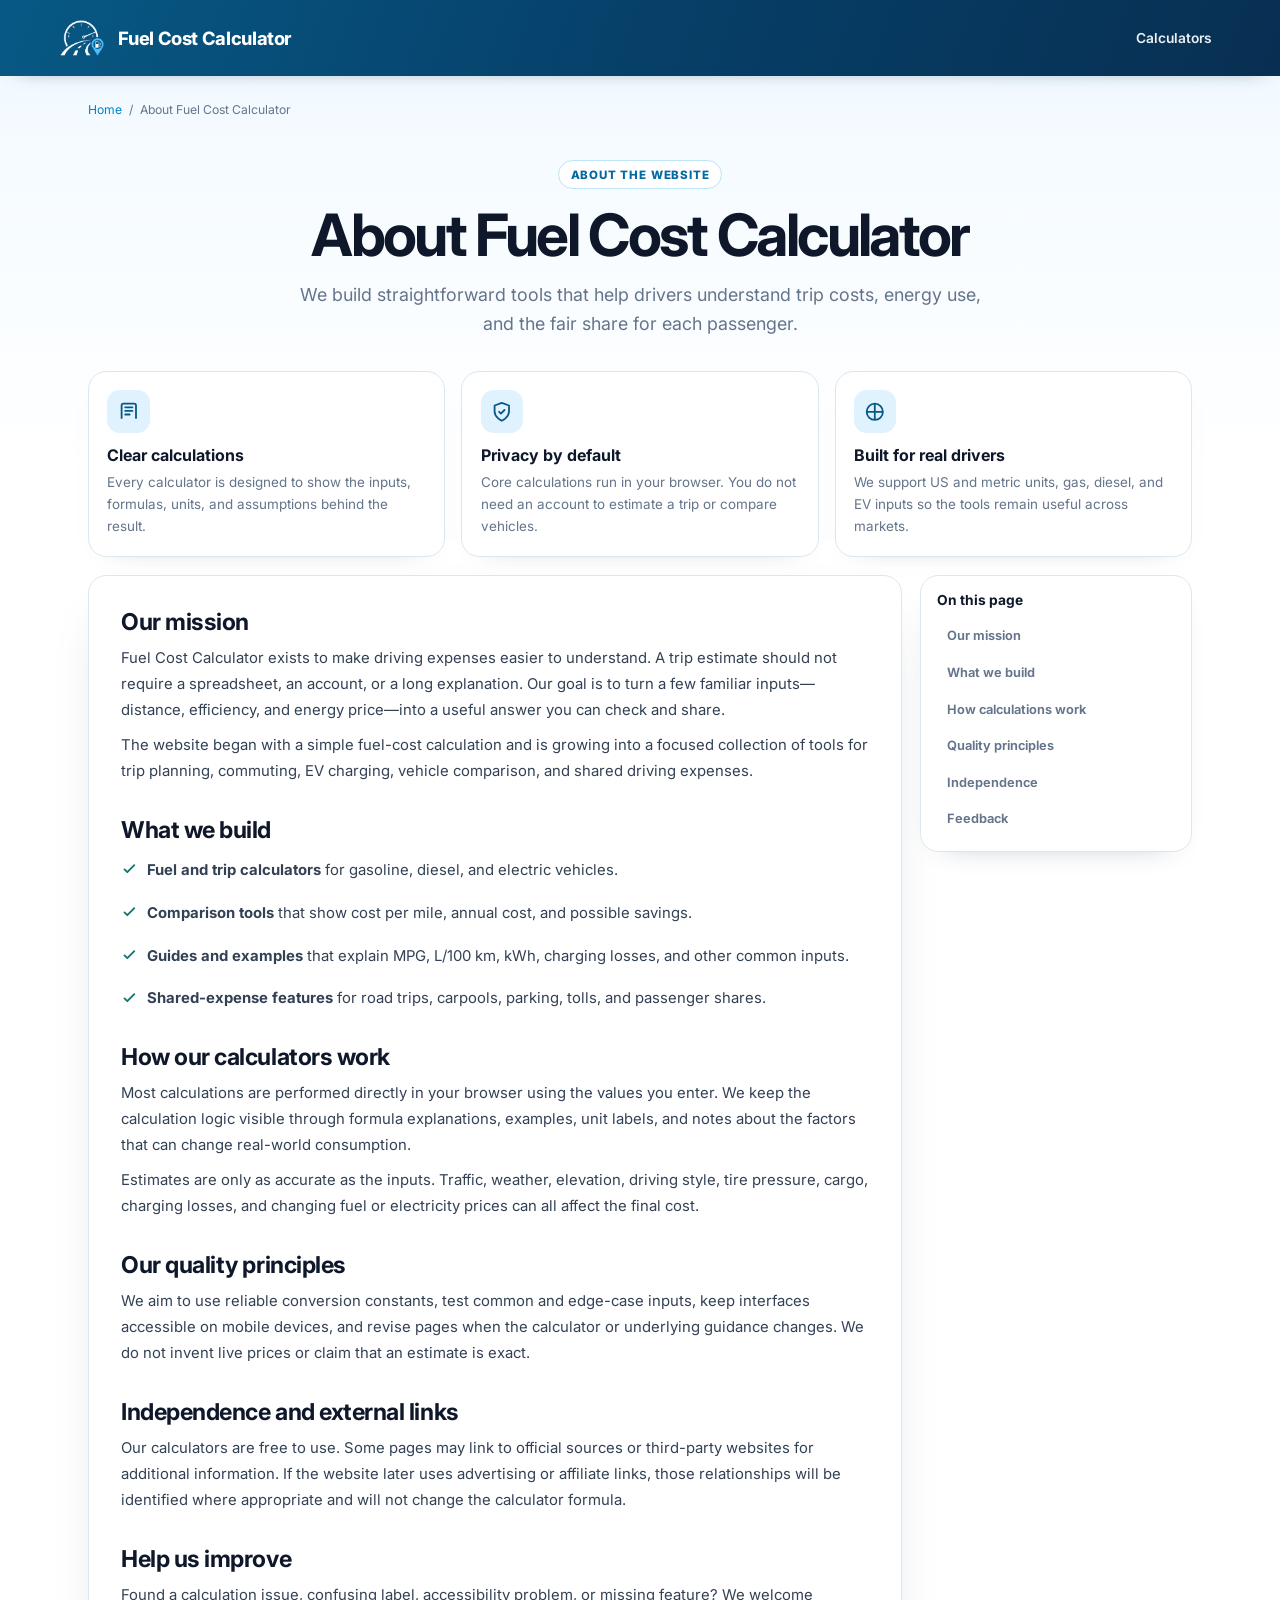
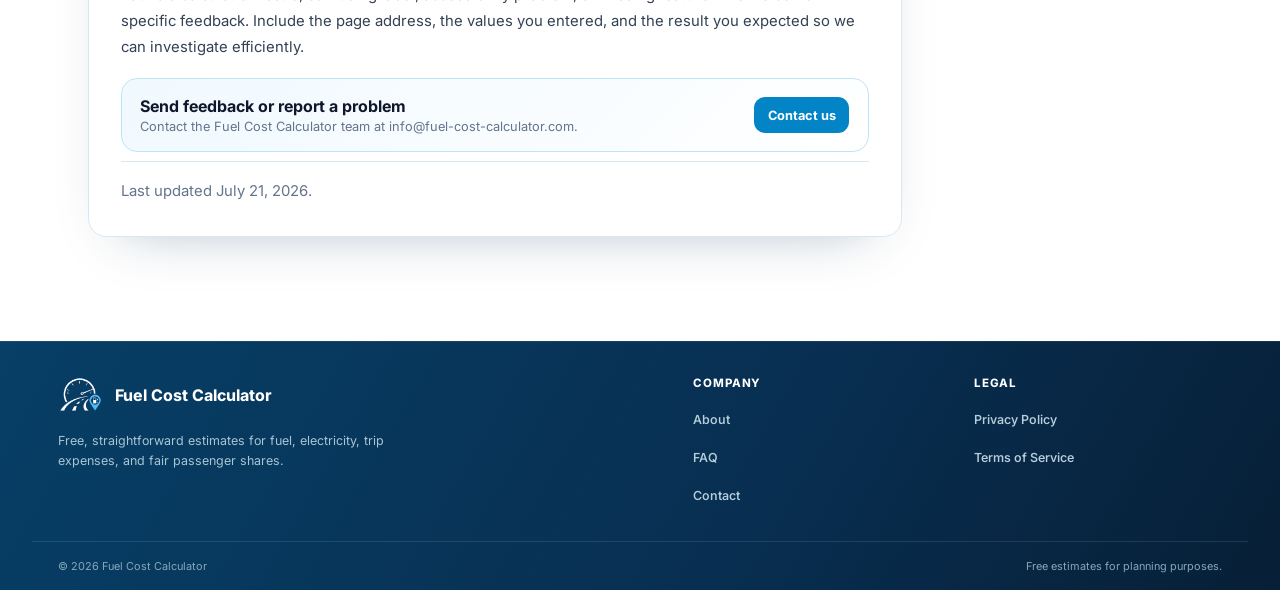
==== about.html @ d4af7c72 "Add files via upload" ====
<!DOCTYPE html>
<html lang="en">
<head>
  <meta charset="UTF-8">
  <meta name="viewport" content="width=device-width, initial-scale=1.0">
  <meta name="robots" content="index, follow, max-image-preview:large">
  <meta name="theme-color" content="#0ea5e9">
  <link rel="icon" href="/favicon.ico" sizes="any">
  <link rel="icon" href="/favicon.png" type="image/png" sizes="512x512">
  <link rel="apple-touch-icon" href="/apple-touch-icon.png" sizes="180x180">
  <title>About Fuel Cost Calculator</title>
  <meta name="description" content="Learn how Fuel Cost Calculator creates clear, free tools for gas, diesel, EV, commute, and shared trip cost estimates.">
  <link rel="canonical" href="https://fuel-cost-calculator.com/about.html">
  <meta property="og:type" content="website">
  <meta property="og:site_name" content="Fuel Cost Calculator">
  <meta property="og:title" content="About Fuel Cost Calculator">
  <meta property="og:description" content="Learn how Fuel Cost Calculator creates clear, free tools for gas, diesel, EV, commute, and shared trip cost estimates.">
  <meta property="og:url" content="https://fuel-cost-calculator.com/about.html">
  <meta name="twitter:card" content="summary">
  <meta name="twitter:title" content="About Fuel Cost Calculator">
  <meta name="twitter:description" content="Learn how Fuel Cost Calculator creates clear, free tools for gas, diesel, EV, commute, and shared trip cost estimates.">
  <link rel="preconnect" href="https://fonts.googleapis.com">
  <link rel="preconnect" href="https://fonts.gstatic.com" crossorigin>
  <link href="https://fonts.googleapis.com/css2?family=Inter:wght@400;500;600;700;800&display=swap" rel="stylesheet">
  <link rel="stylesheet" href="/assets/site.v1.14.min.css?v=1.21">
  <link rel="stylesheet" href="/assets/shared-layout.css?v=1.3">
  <script src="/assets/shared-layout.js?v=1.3" defer></script>
  <script type="application/ld+json">
{
  "@context": "https://schema.org",
  "@graph": [
    {
      "@type": "AboutPage",
      "@id": "https://fuel-cost-calculator.com/about.html#webpage",
      "url": "https://fuel-cost-calculator.com/about.html",
      "name": "About Fuel Cost Calculator",
      "description": "Learn how Fuel Cost Calculator creates clear, free tools for gas, diesel, EV, commute, and shared trip cost estimates.",
      "inLanguage": "en-US",
      "dateModified": "2026-07-21",
      "isPartOf": {
        "@id": "https://fuel-cost-calculator.com/#website"
      },
      "breadcrumb": {
        "@id": "https://fuel-cost-calculator.com/about.html#breadcrumb"
      }
    },
    {
      "@type": "BreadcrumbList",
      "@id": "https://fuel-cost-calculator.com/about.html#breadcrumb",
      "itemListElement": [
        {
          "@type": "ListItem",
          "position": 1,
          "name": "Home",
          "item": "https://fuel-cost-calculator.com/"
        },
        {
          "@type": "ListItem",
          "position": 2,
          "name": "About Fuel Cost Calculator",
          "item": "https://fuel-cost-calculator.com/about.html"
        }
      ]
    }
  ]
}
  </script>
  <style>
:root{
  --navy:#082f52;--navy-2:#075985;--blue:#0ea5e9;--blue-2:#0284c7;
  --sky:#f0f9ff;--sky-2:#e0f2fe;--ink:#0f172a;--text:#334155;
  --muted:#64748b;--line:#dbe7ee;--soft:#f8fafc;--white:#fff;
  --green:#0f766e;--orange:#ea580c;--radius:.95rem;--shadow:0 22px 55px -34px rgba(8,47,82,.38);
}
*{box-sizing:border-box}
html{scroll-behavior:smooth;-webkit-text-size-adjust:100%}
body{
  margin:0;min-height:100vh;font-family:'Inter',ui-sans-serif,system-ui,-apple-system,BlinkMacSystemFont,"Segoe UI",sans-serif;
  color:var(--text);background:
  radial-gradient(54rem 28rem at 90% -8%,rgba(14,165,233,.15),transparent 62%),
  linear-gradient(180deg,var(--sky) 0,#fff 29rem);
  -webkit-font-smoothing:antialiased;
}
a{color:var(--blue-2)}
a:hover{color:var(--navy-2)}
button,input,select,textarea{font:inherit}
.container{width:min(100%,72rem);margin:auto;padding:1.25rem clamp(1rem,4vw,1.5rem) 4rem}
.breadcrumbs{display:flex;gap:.45rem;flex-wrap:wrap;margin:.4rem 0 1.15rem;color:var(--muted);font-size:.76rem}
.breadcrumbs a{text-decoration:none}
.hero{max-width:48rem;margin:0 auto 2rem;text-align:center;padding-top:clamp(.5rem,3vw,1.5rem)}
.eyebrow{display:inline-flex;align-items:center;gap:.42rem;margin-bottom:1rem;padding:.42rem .75rem;border:1px solid #bde5f8;border-radius:999px;background:#fff;color:#0369a1;font-size:.72rem;font-weight:800;letter-spacing:.07em;text-transform:uppercase}
.hero h1{margin:0;color:var(--ink);font-size:clamp(2.2rem,6vw,3.65rem);line-height:1.03;letter-spacing:-.045em}
.hero p{max-width:43rem;margin:.9rem auto 0;color:var(--muted);font-size:clamp(1rem,2vw,1.12rem);line-height:1.65}
.page-shell{display:grid;grid-template-columns:minmax(0,1fr) 17rem;gap:1.15rem;align-items:start}
.content-card,.side-card,.feature-card,.contact-card,.notice{
  border:1px solid var(--line);border-radius:1.15rem;background:#fff;box-shadow:var(--shadow)
}
.content-card{padding:clamp(1.25rem,3vw,2rem)}
.content-card h2{margin:2rem 0 .55rem;color:var(--ink);font-size:clamp(1.2rem,2vw,1.45rem);letter-spacing:-.02em}
.content-card h2:first-child{margin-top:0}
.content-card h3{margin:1.35rem 0 .4rem;color:var(--ink);font-size:1rem}
.content-card p,.content-card li{font-size:.93rem;line-height:1.75}
.content-card p{margin:.55rem 0 0}
.content-card ul,.content-card ol{padding-left:1.25rem}
.content-card li+li{margin-top:.4rem}
.side-card{position:sticky;top:1rem;padding:1rem;box-shadow:0 12px 30px -25px rgba(8,47,82,.45)}
.side-card strong{display:block;color:var(--ink);font-size:.86rem}
.side-nav{display:grid;gap:.25rem;margin-top:.7rem}
.side-nav a{padding:.55rem .65rem;border-radius:.65rem;color:var(--muted);font-size:.8rem;font-weight:650;text-decoration:none}
.side-nav a:hover{background:var(--sky);color:var(--navy-2)}
.notice{margin:1rem 0;padding:1rem 1.1rem;background:linear-gradient(135deg,#f0f9ff,#fff);box-shadow:none}
.notice strong{color:var(--ink)}
.grid-2,.grid-3{display:grid;gap:1rem}
.grid-2{grid-template-columns:repeat(2,minmax(0,1fr))}
.grid-3{grid-template-columns:repeat(3,minmax(0,1fr))}
.feature-card{padding:1.15rem;box-shadow:0 10px 25px -26px rgba(8,47,82,.6)}
.feature-card svg,.icon-circle svg{width:1.35rem;height:1.35rem;fill:none;stroke:currentColor;stroke-width:2;stroke-linecap:round;stroke-linejoin:round}
.icon-circle{display:grid;place-items:center;width:2.65rem;height:2.65rem;margin-bottom:.75rem;border-radius:.8rem;background:var(--sky-2);color:var(--navy-2)}
.feature-card h2,.feature-card h3{margin:0;color:var(--ink);font-size:1rem}
.feature-card p{margin:.4rem 0 0;color:var(--muted);font-size:.84rem;line-height:1.65}
.cta{
  display:flex;align-items:center;justify-content:space-between;gap:1rem;margin-top:1.15rem;padding:1.05rem 1.15rem;
  border:1px solid #bde5f8;border-radius:1rem;background:linear-gradient(135deg,var(--sky),#fff);text-decoration:none
}
.cta strong{display:block;color:var(--ink)}
.cta span span{display:block;margin-top:.2rem;color:var(--muted);font-size:.8rem}
.cta b{flex:0 0 auto;padding:.65rem .85rem;border-radius:.7rem;background:var(--blue-2);color:#fff;font-size:.8rem}
.meta-row{display:flex;justify-content:center;gap:.5rem;flex-wrap:wrap;margin-top:1rem}
.meta-pill{padding:.35rem .65rem;border:1px solid var(--line);border-radius:999px;background:#fff;color:var(--muted);font-size:.72rem;font-weight:650}
.table-wrap{overflow-x:auto;margin-top:.85rem}
table{width:100%;border-collapse:collapse;font-size:.84rem}
th,td{padding:.75rem;border-bottom:1px solid var(--line);text-align:left;vertical-align:top}
th{background:var(--soft);color:var(--ink)}
details{border-bottom:1px solid var(--line)}
summary{position:relative;padding:1rem 2rem 1rem 0;color:var(--ink);font-size:.92rem;font-weight:750;line-height:1.45;cursor:pointer;list-style:none}
summary::-webkit-details-marker{display:none}
summary:after{content:'+';position:absolute;right:.25rem;top:.85rem;color:var(--blue-2);font-size:1.35rem}
details[open] summary:after{content:'−'}
details p{margin:-.2rem 0 1rem;color:var(--muted);font-size:.88rem;line-height:1.7}
.search-box{position:relative;margin-bottom:1rem}
.search-box input{width:100%;min-height:3.1rem;padding:.7rem .9rem .7rem 2.75rem;border:1px solid var(--line);border-radius:.8rem;background:#fff;color:var(--ink);outline:none}
.search-box input:focus{border-color:var(--blue);box-shadow:0 0 0 4px rgba(14,165,233,.13)}
.search-box svg{position:absolute;left:.9rem;top:50%;transform:translateY(-50%);width:1.1rem;height:1.1rem;fill:none;stroke:var(--muted);stroke-width:2}
.faq-group{margin-top:1rem}
.faq-group h2{margin:1.5rem 0 .35rem}
.contact-layout{display:grid;grid-template-columns:.8fr 1.2fr;gap:1rem}
.contact-card{padding:1.25rem}
.contact-card h2{margin:0;color:var(--ink);font-size:1.15rem}
.contact-card p{color:var(--muted);font-size:.88rem;line-height:1.65}
.contact-list{display:grid;gap:.7rem;margin-top:1rem}
.contact-link{display:flex;gap:.75rem;align-items:center;padding:.8rem;border:1px solid var(--line);border-radius:.8rem;text-decoration:none}
.contact-link:hover{background:var(--sky)}
.contact-link strong{display:block;color:var(--ink);font-size:.85rem}
.contact-link span{display:block;margin-top:.12rem;color:var(--muted);font-size:.75rem}
.form-grid{display:grid;grid-template-columns:repeat(2,minmax(0,1fr));gap:.85rem}
.field{display:grid;gap:.35rem}
.field.full{grid-column:1/-1}
.field label{color:var(--ink);font-size:.78rem;font-weight:700}
.field input,.field select,.field textarea{width:100%;border:1px solid var(--line);border-radius:.75rem;background:#fff;padding:.75rem .8rem;outline:none}
.field textarea{min-height:10rem;resize:vertical}
.field input:focus,.field select:focus,.field textarea:focus{border-color:var(--blue);box-shadow:0 0 0 4px rgba(14,165,233,.13)}
.primary-btn{display:inline-flex;align-items:center;justify-content:center;gap:.5rem;min-height:3rem;margin-top:.9rem;padding:.7rem 1rem;border:0;border-radius:.75rem;background:linear-gradient(135deg,var(--blue-2),var(--navy-2));color:#fff;font-weight:750;cursor:pointer}
.primary-btn:hover{filter:brightness(.96)}
.small-note{margin-top:.65rem;color:var(--muted);font-size:.73rem;line-height:1.55}
.updated{margin-top:1.5rem;padding-top:1rem;border-top:1px solid var(--line);color:var(--muted);font-size:.76rem}
.checklist{display:grid;gap:.65rem;margin-top:.8rem;padding:0!important;list-style:none}
.checklist li{display:flex;gap:.6rem}
.checklist svg{flex:0 0 auto;width:1.05rem;height:1.05rem;margin-top:.28rem;fill:none;stroke:var(--green);stroke-width:2.6;stroke-linecap:round;stroke-linejoin:round}
.no-results{display:none;padding:1rem;border:1px dashed var(--line);border-radius:.8rem;color:var(--muted);text-align:center}
@media(max-width:860px){.page-shell,.contact-layout{grid-template-columns:1fr}.side-card{position:static}.grid-3{grid-template-columns:1fr 1fr}}
@media(max-width:620px){.container{padding-inline:.8rem}.grid-2,.grid-3,.form-grid{grid-template-columns:1fr}.field.full{grid-column:auto}.content-card,.contact-card{padding:1.05rem}.cta{align-items:flex-start;flex-direction:column}.cta b{width:100%;text-align:center}}
@media(prefers-reduced-motion:reduce){*{scroll-behavior:auto!important;transition:none!important}}
</style>
  
</head>
<body>
  <div data-shared-header></div>
  <div class="container">
    <nav class="breadcrumbs" aria-label="Breadcrumb">
      <a href="/">Home</a><span aria-hidden="true">/</span><span>About Fuel Cost Calculator</span>
    </nav>
    <header class="hero">
      <span class="eyebrow">About the website</span>
      <h1>About Fuel Cost Calculator</h1>
      <p>We build straightforward tools that help drivers understand trip costs, energy use, and the fair share for each passenger.</p>
    </header>
    <main>
<section class="grid-3" aria-label="Our principles">
  <article class="feature-card">
    <span class="icon-circle"><svg viewBox="0 0 24 24"><path d="M4 19V5a2 2 0 0 1 2-2h12a2 2 0 0 1 2 2v14"/><path d="M8 7h8M8 11h8M8 15h5"/></svg></span>
    <h2>Clear calculations</h2>
    <p>Every calculator is designed to show the inputs, formulas, units, and assumptions behind the result.</p>
  </article>
  <article class="feature-card">
    <span class="icon-circle"><svg viewBox="0 0 24 24"><path d="M12 22s8-4 8-10V5l-8-3-8 3v7c0 6 8 10 8 10Z"/><path d="m9 12 2 2 4-4"/></svg></span>
    <h2>Privacy by default</h2>
    <p>Core calculations run in your browser. You do not need an account to estimate a trip or compare vehicles.</p>
  </article>
  <article class="feature-card">
    <span class="icon-circle"><svg viewBox="0 0 24 24"><path d="M4 12h16M12 4v16"/><circle cx="12" cy="12" r="9"/></svg></span>
    <h2>Built for real drivers</h2>
    <p>We support US and metric units, gas, diesel, and EV inputs so the tools remain useful across markets.</p>
  </article>
</section>

<div class="page-shell" style="margin-top:1.15rem">
  <article class="content-card">
    <h2 id="mission">Our mission</h2>
    <p>Fuel Cost Calculator exists to make driving expenses easier to understand. A trip estimate should not require a spreadsheet, an account, or a long explanation. Our goal is to turn a few familiar inputs—distance, efficiency, and energy price—into a useful answer you can check and share.</p>
    <p>The website began with a simple fuel-cost calculation and is growing into a focused collection of tools for trip planning, commuting, EV charging, vehicle comparison, and shared driving expenses.</p>

    <h2 id="what-we-build">What we build</h2>
    <ul class="checklist">
      <li><svg viewBox="0 0 24 24" aria-hidden="true"><path d="m5 12 4 4L19 6"/></svg><span><strong>Fuel and trip calculators</strong> for gasoline, diesel, and electric vehicles.</span></li>
      <li><svg viewBox="0 0 24 24" aria-hidden="true"><path d="m5 12 4 4L19 6"/></svg><span><strong>Comparison tools</strong> that show cost per mile, annual cost, and possible savings.</span></li>
      <li><svg viewBox="0 0 24 24" aria-hidden="true"><path d="m5 12 4 4L19 6"/></svg><span><strong>Guides and examples</strong> that explain MPG, L/100 km, kWh, charging losses, and other common inputs.</span></li>
      <li><svg viewBox="0 0 24 24" aria-hidden="true"><path d="m5 12 4 4L19 6"/></svg><span><strong>Shared-expense features</strong> for road trips, carpools, parking, tolls, and passenger shares.</span></li>
    </ul>

    <h2 id="method">How our calculators work</h2>
    <p>Most calculations are performed directly in your browser using the values you enter. We keep the calculation logic visible through formula explanations, examples, unit labels, and notes about the factors that can change real-world consumption.</p>
    <p>Estimates are only as accurate as the inputs. Traffic, weather, elevation, driving style, tire pressure, cargo, charging losses, and changing fuel or electricity prices can all affect the final cost.</p>

    <h2 id="quality">Our quality principles</h2>
    <p>We aim to use reliable conversion constants, test common and edge-case inputs, keep interfaces accessible on mobile devices, and revise pages when the calculator or underlying guidance changes. We do not invent live prices or claim that an estimate is exact.</p>

    <h2 id="independence">Independence and external links</h2>
    <p>Our calculators are free to use. Some pages may link to official sources or third-party websites for additional information. If the website later uses advertising or affiliate links, those relationships will be identified where appropriate and will not change the calculator formula.</p>

    <h2 id="feedback">Help us improve</h2>
    <p>Found a calculation issue, confusing label, accessibility problem, or missing feature? We welcome specific feedback. Include the page address, the values you entered, and the result you expected so we can investigate efficiently.</p>

    <a class="cta" href="/contact.html">
      <span><strong>Send feedback or report a problem</strong><span>Contact the Fuel Cost Calculator team at info@fuel-cost-calculator.com.</span></span>
      <b>Contact us</b>
    </a>
    <p class="updated">Last updated July 21, 2026.</p>
  </article>
  <aside class="side-card">
    <strong>On this page</strong>
    <nav class="side-nav" aria-label="About page sections">
      <a href="#mission">Our mission</a>
      <a href="#what-we-build">What we build</a>
      <a href="#method">How calculations work</a>
      <a href="#quality">Quality principles</a>
      <a href="#independence">Independence</a>
      <a href="#feedback">Feedback</a>
    </nav>
  </aside>
</div>
</main>
  </div>
  <div data-shared-footer></div>
  
</body>
</html>
---- assets/shared-layout.css ----
/* Shared site chrome. Load this file on every calculator and guide page. */
[data-shared-header],
[data-shared-footer] {
  display: block;
  width: 100%;
}

[data-shared-header] {
  min-height: 4.75rem;
  background: linear-gradient(110deg, #075985 0%, #063f68 52%, #082f52 100%);
}

.fuel-site-header {
  width: 100%;
  color: #fff;
  background: linear-gradient(110deg, #075985 0%, #063f68 52%, #082f52 100%);
  box-shadow: 0 1px 0 rgba(255, 255, 255, .08), 0 7px 22px -18px rgba(2, 34, 58, .8);
}

.fuel-site-header-inner {
  width: min(100%, 76rem);
  min-height: 4.75rem;
  display: flex;
  align-items: center;
  justify-content: space-between;
  gap: 2rem;
  margin-inline: auto;
  padding: .7rem clamp(1rem, 4vw, 1.6rem);
}

.fuel-site-brand {
  display: inline-flex;
  align-items: center;
  gap: .75rem;
  color: #fff;
  font-size: 1.15rem;
  font-weight: 750;
  letter-spacing: -.02em;
  text-decoration: none;
  white-space: nowrap;
}

.fuel-site-mark {
  display: block;
  width: 3.05rem;
  height: 2.5rem;
  flex: 0 0 auto;
}

.fuel-site-mark img {
  display: block;
  width: 100%;
  height: 100%;
  object-fit: contain;
}

.fuel-site-nav {
  display: flex;
  align-items: center;
  gap: clamp(.45rem, 2vw, 1.6rem);
}

.fuel-site-nav > a {
  min-height: 2.5rem;
  display: inline-flex;
  align-items: center;
  justify-content: center;
  padding: .55rem .65rem;
  border-radius: .55rem;
  color: rgba(255, 255, 255, .92);
  font-size: .86rem;
  font-weight: 600;
  text-decoration: none;
  transition: color .15s ease, background-color .15s ease;
}

.fuel-site-nav > a:hover {
  color: #fff;
  background: rgba(255, 255, 255, .1);
}

.shared-nav-menu {
  position: relative;
}

.shared-nav-summary {
  min-height: 2.5rem;
  display: inline-flex;
  align-items: center;
  gap: .35rem;
  padding: .55rem .65rem;
  border-radius: .55rem;
  color: rgba(255, 255, 255, .92);
  font-size: .86rem;
  font-weight: 600;
  cursor: pointer;
  list-style: none;
  transition: color .15s ease, background-color .15s ease;
}

.shared-nav-summary::-webkit-details-marker { display: none; }

.shared-nav-summary:hover,
.shared-nav-menu[open] .shared-nav-summary {
  color: #fff;
  background: rgba(255, 255, 255, .1);
}

.shared-nav-summary svg {
  width: .85rem;
  height: .85rem;
  transition: transform .16s ease;
}

.shared-nav-menu[open] .shared-nav-summary svg { transform: rotate(180deg); }

.shared-nav-dropdown {
  position: absolute;
  top: calc(100% + .45rem);
  right: 0;
  z-index: 1000;
  width: min(18rem, calc(100vw - 1rem));
  display: grid;
  gap: .2rem;
  padding: .5rem;
  border: 1px solid #d9e7ed;
  border-radius: .9rem;
  background: #fff;
  box-shadow: 0 18px 45px -18px rgba(15, 38, 56, .38);
}

.fuel-site-nav .shared-nav-dropdown a {
  min-height: 2.85rem;
  display: grid;
  grid-template-columns: minmax(0, 1fr);
  align-content: center;
  justify-content: stretch;
  justify-items: start;
  gap: .12rem;
  width: 100%;
  padding: .62rem .72rem;
  border-radius: .65rem;
  color: #173a54;
  font-size: .8rem;
  font-weight: 700;
  line-height: 1.25;
  text-align: left;
}

.fuel-site-nav .shared-nav-dropdown a:hover,
.fuel-site-nav .shared-nav-dropdown a[aria-current="page"] {
  color: #075985;
  background: #eef8fb;
}

.shared-nav-dropdown small {
  color: #708697;
  font-size: .67rem;
  font-weight: 500;
  line-height: 1.35;
}

.shared-footer {
  margin-top: 2.5rem;
  color: #dcecf4;
  background: linear-gradient(120deg, #073f66 0%, #082f52 58%, #071f36 100%);
  box-shadow: inset 0 1px 0 rgba(255, 255, 255, .07);
}

.shared-footer-inner {
  width: min(100%, 76rem);
  display: grid;
  grid-template-columns: minmax(14rem, 1.7fr) repeat(2, minmax(9rem, .7fr));
  gap: 2rem;
  margin-inline: auto;
  padding: 2.2rem clamp(1rem, 4vw, 1.6rem) 1.7rem;
}

.shared-footer-brand-link {
  display: inline-flex;
  align-items: center;
  gap: .75rem;
  color: #fff;
  font-size: 1rem;
  font-weight: 750;
  text-decoration: none;
}

.shared-footer-mark {
  display: block;
  width: 2.85rem;
  height: 2.33rem;
  flex: 0 0 auto;
}

.shared-footer-mark img {
  display: block;
  width: 100%;
  height: 100%;
  object-fit: contain;
}

.shared-footer-brand p {
  max-width: 22rem;
  margin: .85rem 0 0;
  color: #a9c4d3;
  font-size: .78rem;
  line-height: 1.65;
}

.shared-footer-column h2 {
  margin: 0 0 .7rem;
  color: #fff;
  font-size: .72rem;
  font-weight: 750;
  letter-spacing: .075em;
  text-transform: uppercase;
}

.shared-footer-column nav {
  display: grid;
  gap: .15rem;
}

.shared-footer-column a {
  min-height: 2.25rem;
  display: inline-flex;
  align-items: center;
  width: fit-content;
  color: #b8cfdb;
  font-size: .78rem;
  font-weight: 550;
  text-decoration: none;
  transition: color .15s ease;
}

.shared-footer-column a:hover { color: #fff; }

.shared-footer-bottom {
  width: min(100%, 76rem);
  display: flex;
  align-items: center;
  justify-content: space-between;
  gap: 1rem;
  margin-inline: auto;
  padding: 1rem clamp(1rem, 4vw, 1.6rem) calc(1rem + env(safe-area-inset-bottom));
  border-top: 1px solid rgba(255, 255, 255, .1);
  color: #86a8ba;
  font-size: .68rem;
  line-height: 1.5;
}

@media (max-width: 760px) {
  .shared-footer-inner {
    grid-template-columns: 1fr 1fr;
    gap: 1.5rem 1rem;
  }

  .shared-footer-brand { grid-column: 1 / -1; }
}

@media (max-width: 640px) {
  [data-shared-header] { min-height: 3.75rem; }

  .fuel-site-header-inner {
    min-height: 3.75rem;
    gap: .3rem;
    padding: calc(.4rem + env(safe-area-inset-top)) .65rem .4rem;
  }

  .fuel-site-title { display: none; }

  .fuel-site-brand {
    min-width: 2.75rem;
    min-height: 2.75rem;
    justify-content: center;
    gap: 0;
  }

  .fuel-site-mark {
    width: 2.4rem;
    height: 2.4rem;
  }

  .fuel-site-nav {
    min-width: 0;
    margin-left: auto;
    gap: 0;
  }

  .fuel-site-nav > a {
    min-height: 2.75rem;
    padding: .6rem .5rem;
    font-size: .74rem;
  }

  .shared-nav-summary {
    min-height: 2.75rem;
    padding: .6rem .5rem;
    font-size: .74rem;
  }

  .shared-nav-dropdown {
    position: fixed;
    top: calc(3.75rem + env(safe-area-inset-top));
    right: .5rem;
    left: .5rem;
    width: auto;
  }

  .shared-footer { margin-top: 1.75rem; }

  .shared-footer-inner {
    grid-template-columns: 1fr 1fr;
    padding-top: 1.7rem;
  }

  .shared-footer-bottom {
    align-items: flex-start;
    flex-direction: column;
    gap: .3rem;
  }
}

@media (max-width: 380px) {
  .fuel-site-header-inner { padding-inline: .5rem; }
  .fuel-site-nav > a { padding-inline: .4rem; font-size: .7rem; }
  .shared-footer-inner { grid-template-columns: 1fr; }
  .shared-footer-brand { grid-column: auto; }
}

@media print {
  [data-shared-header],
  [data-shared-footer] { display: none !important; }
}
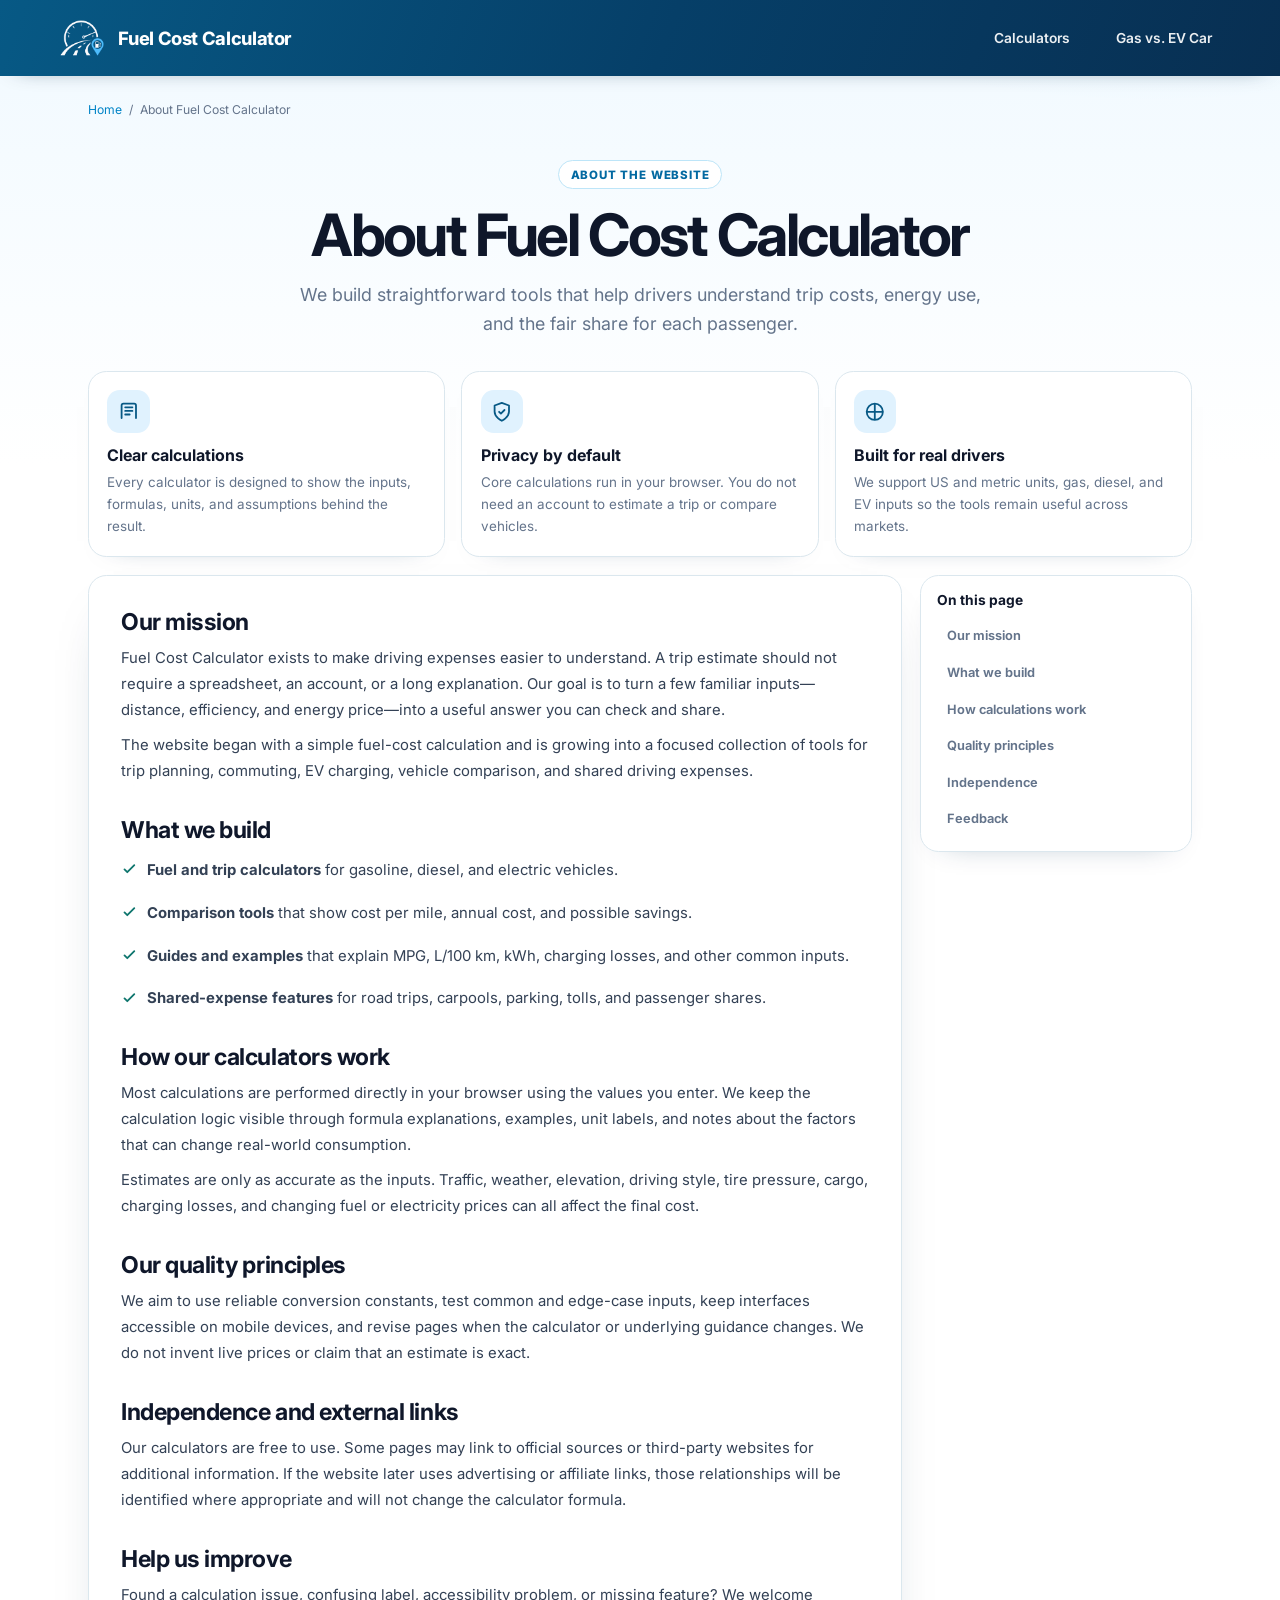
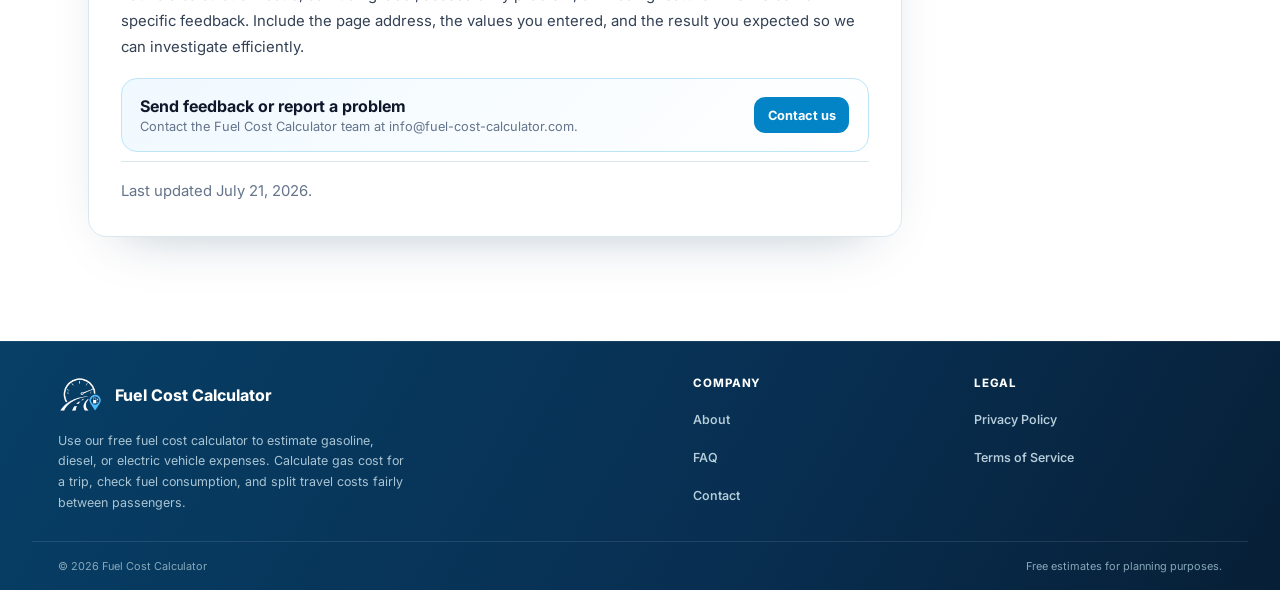
==== commit f85f438c: "Add files via upload" ====
--- a/about.html
+++ b/about.html
@@ -5,9 +5,7 @@
   <meta name="viewport" content="width=device-width, initial-scale=1.0">
   <meta name="robots" content="index, follow, max-image-preview:large">
   <meta name="theme-color" content="#0ea5e9">
-  <link rel="icon" href="/favicon.ico" sizes="any">
-  <link rel="icon" href="/favicon.png" type="image/png" sizes="512x512">
-  <link rel="apple-touch-icon" href="/apple-touch-icon.png" sizes="180x180">
+  <link rel="icon" href="/favicon.png?v=3" type="image/png" sizes="1254x1254">
   <title>About Fuel Cost Calculator</title>
   <meta name="description" content="Learn how Fuel Cost Calculator creates clear, free tools for gas, diesel, EV, commute, and shared trip cost estimates.">
   <link rel="canonical" href="https://fuel-cost-calculator.com/about.html">
@@ -24,7 +22,7 @@
   <link href="https://fonts.googleapis.com/css2?family=Inter:wght@400;500;600;700;800&display=swap" rel="stylesheet">
   <link rel="stylesheet" href="/assets/site.v1.14.min.css?v=1.21">
   <link rel="stylesheet" href="/assets/shared-layout.css?v=1.3">
-  <script src="/assets/shared-layout.js?v=1.3" defer></script>
+  <script src="/assets/shared-layout.js?v=1.5" defer></script>
   <script type="application/ld+json">
 {
   "@context": "https://schema.org",
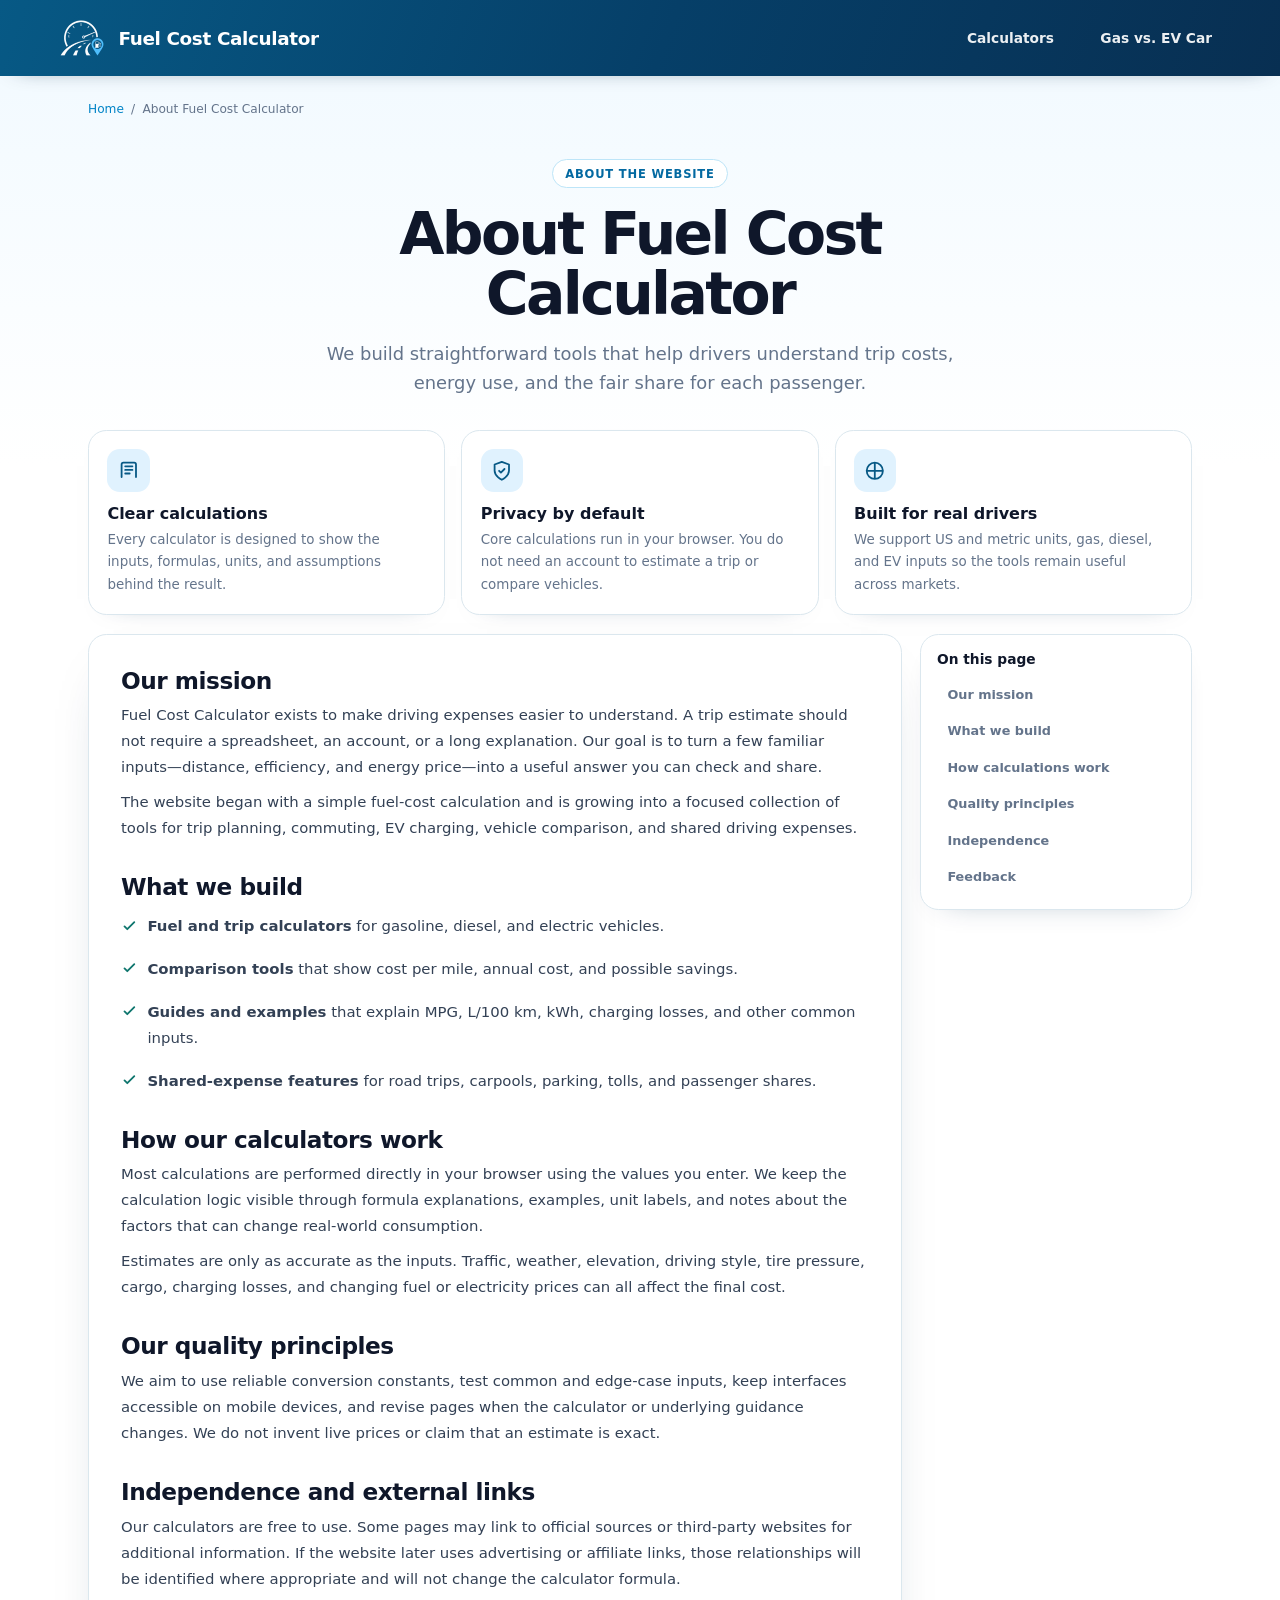
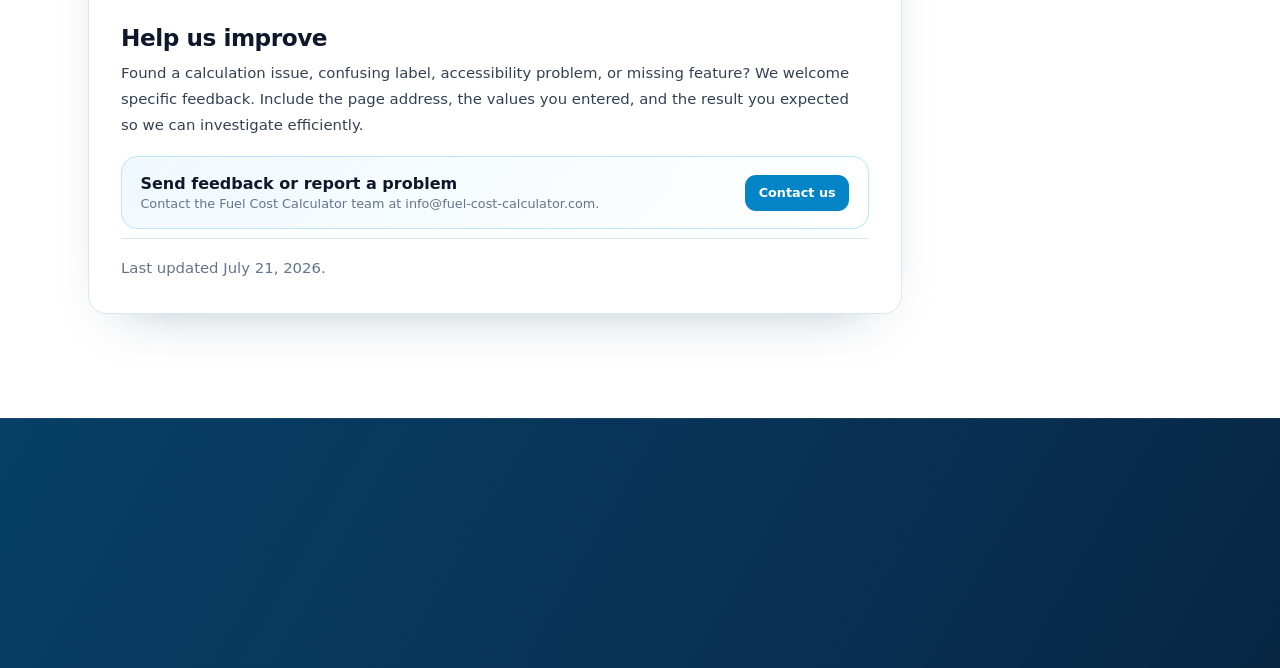
==== commit 1d20e382: "Add files via upload" ====
--- a/about.html
+++ b/about.html
@@ -5,7 +5,7 @@
   <meta name="viewport" content="width=device-width, initial-scale=1.0">
   <meta name="robots" content="index, follow, max-image-preview:large">
   <meta name="theme-color" content="#0ea5e9">
-  <link rel="icon" href="/favicon.png?v=3" type="image/png" sizes="1254x1254">
+  <link rel="icon" href="/favicon.v4.png" type="image/png" sizes="96x96">
   <title>About Fuel Cost Calculator</title>
   <meta name="description" content="Learn how Fuel Cost Calculator creates clear, free tools for gas, diesel, EV, commute, and shared trip cost estimates.">
   <link rel="canonical" href="https://fuel-cost-calculator.com/about.html">
@@ -17,12 +17,8 @@
   <meta name="twitter:card" content="summary">
   <meta name="twitter:title" content="About Fuel Cost Calculator">
   <meta name="twitter:description" content="Learn how Fuel Cost Calculator creates clear, free tools for gas, diesel, EV, commute, and shared trip cost estimates.">
-  <link rel="preconnect" href="https://fonts.googleapis.com">
-  <link rel="preconnect" href="https://fonts.gstatic.com" crossorigin>
-  <link href="https://fonts.googleapis.com/css2?family=Inter:wght@400;500;600;700;800&display=swap" rel="stylesheet">
-  <link rel="stylesheet" href="/assets/site.v1.14.min.css?v=1.21">
-  <link rel="stylesheet" href="/assets/shared-layout.css?v=1.3">
-  <script src="/assets/shared-layout.js?v=1.5" defer></script>
+  <link rel="stylesheet" href="/assets/shared-layout.v2.css">
+  <script src="/assets/shared-layout.v2.js" defer></script>
   <script type="application/ld+json">
 {
   "@context": "https://schema.org",
@@ -73,7 +69,7 @@
 *{box-sizing:border-box}
 html{scroll-behavior:smooth;-webkit-text-size-adjust:100%}
 body{
-  margin:0;min-height:100vh;font-family:'Inter',ui-sans-serif,system-ui,-apple-system,BlinkMacSystemFont,"Segoe UI",sans-serif;
+  margin:0;min-height:100vh;font-family:ui-sans-serif,system-ui,-apple-system,BlinkMacSystemFont,"Segoe UI",Roboto,Helvetica,Arial,sans-serif;
   color:var(--text);background:
   radial-gradient(54rem 28rem at 90% -8%,rgba(14,165,233,.15),transparent 62%),
   linear-gradient(180deg,var(--sky) 0,#fff 29rem);
@@ -172,7 +168,20 @@
   
 </head>
 <body>
-  <div data-shared-header></div>
+  <div data-shared-header>
+    <header class="fuel-site-header">
+      <div class="fuel-site-header-inner">
+        <a class="fuel-site-brand" href="/" aria-label="Fuel Cost Calculator home">
+          <span class="fuel-site-mark" aria-hidden="true"><img src="/assets/images/fuel-cost-calculator-logo.v2.webp" alt="" width="192" height="157" decoding="async"></span>
+          <span class="fuel-site-title">Fuel Cost Calculator</span>
+        </a>
+        <nav class="fuel-site-nav" aria-label="Primary navigation">
+          <a href="/">Calculators</a>
+          <a href="/gas-vs-electric-calculator.html">Gas vs. EV Car</a>
+        </nav>
+      </div>
+    </header>
+  </div>
   <div class="container">
     <nav class="breadcrumbs" aria-label="Breadcrumb">
       <a href="/">Home</a><span aria-hidden="true">/</span><span>About Fuel Cost Calculator</span>
--- a/assets/shared-layout.v2.css
+++ b/assets/shared-layout.v2.css
@@ -0,0 +1,344 @@
+/* Shared site chrome. Load this file on every calculator and guide page. */
+[data-shared-header],
+[data-shared-footer] {
+  display: block;
+  width: 100%;
+}
+
+[data-shared-header] {
+  min-height: 4.75rem;
+  background: linear-gradient(110deg, #075985 0%, #063f68 52%, #082f52 100%);
+}
+
+.fuel-site-header {
+  width: 100%;
+  color: #fff;
+  background: linear-gradient(110deg, #075985 0%, #063f68 52%, #082f52 100%);
+  box-shadow: 0 1px 0 rgba(255, 255, 255, .08), 0 7px 22px -18px rgba(2, 34, 58, .8);
+}
+
+.fuel-site-header-inner {
+  width: min(100%, 76rem);
+  min-height: 4.75rem;
+  display: flex;
+  align-items: center;
+  justify-content: space-between;
+  gap: 2rem;
+  margin-inline: auto;
+  padding: .7rem clamp(1rem, 4vw, 1.6rem);
+}
+
+.fuel-site-brand {
+  display: inline-flex;
+  align-items: center;
+  gap: .75rem;
+  color: #fff;
+  font-size: 1.15rem;
+  font-weight: 750;
+  letter-spacing: -.02em;
+  text-decoration: none;
+  white-space: nowrap;
+}
+
+.fuel-site-mark {
+  display: block;
+  width: 3.05rem;
+  height: 2.5rem;
+  flex: 0 0 auto;
+}
+
+.fuel-site-mark img {
+  display: block;
+  width: 100%;
+  height: 100%;
+  object-fit: contain;
+}
+
+.fuel-site-nav {
+  display: flex;
+  align-items: center;
+  gap: clamp(.45rem, 2vw, 1.6rem);
+}
+
+.fuel-site-nav > a {
+  min-height: 2.5rem;
+  display: inline-flex;
+  align-items: center;
+  justify-content: center;
+  padding: .55rem .65rem;
+  border-radius: .55rem;
+  color: rgba(255, 255, 255, .92);
+  font-size: .86rem;
+  font-weight: 600;
+  text-decoration: none;
+  transition: color .15s ease, background-color .15s ease;
+}
+
+.fuel-site-nav > a:hover {
+  color: #fff;
+  background: rgba(255, 255, 255, .1);
+}
+
+.shared-nav-menu {
+  position: relative;
+}
+
+.shared-nav-summary {
+  min-height: 2.5rem;
+  display: inline-flex;
+  align-items: center;
+  gap: .35rem;
+  padding: .55rem .65rem;
+  border-radius: .55rem;
+  color: rgba(255, 255, 255, .92);
+  font-size: .86rem;
+  font-weight: 600;
+  cursor: pointer;
+  list-style: none;
+  transition: color .15s ease, background-color .15s ease;
+}
+
+.shared-nav-summary::-webkit-details-marker { display: none; }
+
+.shared-nav-summary:hover,
+.shared-nav-menu[open] .shared-nav-summary {
+  color: #fff;
+  background: rgba(255, 255, 255, .1);
+}
+
+.shared-nav-summary svg {
+  width: .85rem;
+  height: .85rem;
+  transition: transform .16s ease;
+}
+
+.shared-nav-menu[open] .shared-nav-summary svg { transform: rotate(180deg); }
+
+.shared-nav-dropdown {
+  position: absolute;
+  top: calc(100% + .45rem);
+  right: 0;
+  z-index: 1000;
+  width: min(18rem, calc(100vw - 1rem));
+  display: grid;
+  gap: .2rem;
+  padding: .5rem;
+  border: 1px solid #d9e7ed;
+  border-radius: .9rem;
+  background: #fff;
+  box-shadow: 0 18px 45px -18px rgba(15, 38, 56, .38);
+}
+
+.fuel-site-nav .shared-nav-dropdown a {
+  min-height: 2.85rem;
+  display: grid;
+  grid-template-columns: minmax(0, 1fr);
+  align-content: center;
+  justify-content: stretch;
+  justify-items: start;
+  gap: .12rem;
+  width: 100%;
+  padding: .62rem .72rem;
+  border-radius: .65rem;
+  color: #173a54;
+  font-size: .8rem;
+  font-weight: 700;
+  line-height: 1.25;
+  text-align: left;
+}
+
+.fuel-site-nav .shared-nav-dropdown a:hover,
+.fuel-site-nav .shared-nav-dropdown a[aria-current="page"] {
+  color: #075985;
+  background: #eef8fb;
+}
+
+.shared-nav-dropdown small {
+  color: #708697;
+  font-size: .67rem;
+  font-weight: 500;
+  line-height: 1.35;
+}
+
+.shared-footer {
+  margin-top: 2.5rem;
+  color: #dcecf4;
+  background: linear-gradient(120deg, #073f66 0%, #082f52 58%, #071f36 100%);
+  box-shadow: inset 0 1px 0 rgba(255, 255, 255, .07);
+  content-visibility: auto;
+  contain-intrinsic-size: auto 19rem;
+}
+
+.shared-footer-inner {
+  width: min(100%, 76rem);
+  display: grid;
+  grid-template-columns: minmax(14rem, 1.7fr) repeat(2, minmax(9rem, .7fr));
+  gap: 2rem;
+  margin-inline: auto;
+  padding: 2.2rem clamp(1rem, 4vw, 1.6rem) 1.7rem;
+}
+
+.shared-footer-brand-link {
+  display: inline-flex;
+  align-items: center;
+  gap: .75rem;
+  color: #fff;
+  font-size: 1rem;
+  font-weight: 750;
+  text-decoration: none;
+}
+
+.shared-footer-mark {
+  display: block;
+  width: 2.85rem;
+  height: 2.33rem;
+  flex: 0 0 auto;
+}
+
+.shared-footer-mark img {
+  display: block;
+  width: 100%;
+  height: 100%;
+  object-fit: contain;
+}
+
+.shared-footer-brand p {
+  max-width: 22rem;
+  margin: .85rem 0 0;
+  color: #a9c4d3;
+  font-size: .78rem;
+  line-height: 1.65;
+}
+
+.shared-footer-column h2 {
+  margin: 0 0 .7rem;
+  color: #fff;
+  font-size: .72rem;
+  font-weight: 750;
+  letter-spacing: .075em;
+  text-transform: uppercase;
+}
+
+.shared-footer-column nav {
+  display: grid;
+  gap: .15rem;
+}
+
+.shared-footer-column a {
+  min-height: 2.25rem;
+  display: inline-flex;
+  align-items: center;
+  width: fit-content;
+  color: #b8cfdb;
+  font-size: .78rem;
+  font-weight: 550;
+  text-decoration: none;
+  transition: color .15s ease;
+}
+
+.shared-footer-column a:hover { color: #fff; }
+
+.shared-footer-bottom {
+  width: min(100%, 76rem);
+  display: flex;
+  align-items: center;
+  justify-content: space-between;
+  gap: 1rem;
+  margin-inline: auto;
+  padding: 1rem clamp(1rem, 4vw, 1.6rem) calc(1rem + env(safe-area-inset-bottom));
+  border-top: 1px solid rgba(255, 255, 255, .1);
+  color: #86a8ba;
+  font-size: .68rem;
+  line-height: 1.5;
+}
+
+@media (max-width: 760px) {
+  .shared-footer-inner {
+    grid-template-columns: 1fr 1fr;
+    gap: 1.5rem 1rem;
+  }
+
+  .shared-footer-brand { grid-column: 1 / -1; }
+}
+
+@media (max-width: 640px) {
+  [data-shared-header] { min-height: 3.75rem; }
+
+  .fuel-site-header-inner {
+    min-height: 3.75rem;
+    gap: .3rem;
+    padding: calc(.4rem + env(safe-area-inset-top)) .65rem .4rem;
+  }
+
+  .fuel-site-title { display: none; }
+
+  .fuel-site-brand {
+    min-width: 2.75rem;
+    min-height: 2.75rem;
+    justify-content: center;
+    gap: 0;
+  }
+
+  .fuel-site-mark {
+    width: 2.4rem;
+    height: 2.4rem;
+  }
+
+  .fuel-site-nav {
+    min-width: 0;
+    margin-left: auto;
+    gap: 0;
+  }
+
+  .fuel-site-nav > a {
+    min-height: 2.75rem;
+    padding: .6rem .5rem;
+    font-size: .74rem;
+  }
+
+  .shared-nav-summary {
+    min-height: 2.75rem;
+    padding: .6rem .5rem;
+    font-size: .74rem;
+  }
+
+  .shared-nav-dropdown {
+    position: fixed;
+    top: calc(3.75rem + env(safe-area-inset-top));
+    right: .5rem;
+    left: .5rem;
+    width: auto;
+  }
+
+  .shared-footer { margin-top: 1.75rem; }
+
+  .shared-footer-inner {
+    grid-template-columns: 1fr 1fr;
+    padding-top: 1.7rem;
+  }
+
+  .shared-footer-bottom {
+    align-items: flex-start;
+    flex-direction: column;
+    gap: .3rem;
+  }
+}
+
+@media (max-width: 380px) {
+  .fuel-site-header-inner { padding-inline: .5rem; }
+  .fuel-site-nav > a { padding-inline: .4rem; font-size: .7rem; }
+  .shared-footer-inner { grid-template-columns: 1fr; }
+  .shared-footer-brand { grid-column: auto; }
+}
+
+@media print {
+  [data-shared-header],
+  [data-shared-footer] { display: none !important; }
+}
+
+@media (prefers-reduced-motion: reduce) {
+  .fuel-site-nav > a,
+  .shared-nav-summary,
+  .shared-nav-summary svg,
+  .shared-footer-column a { transition: none; }
+}
